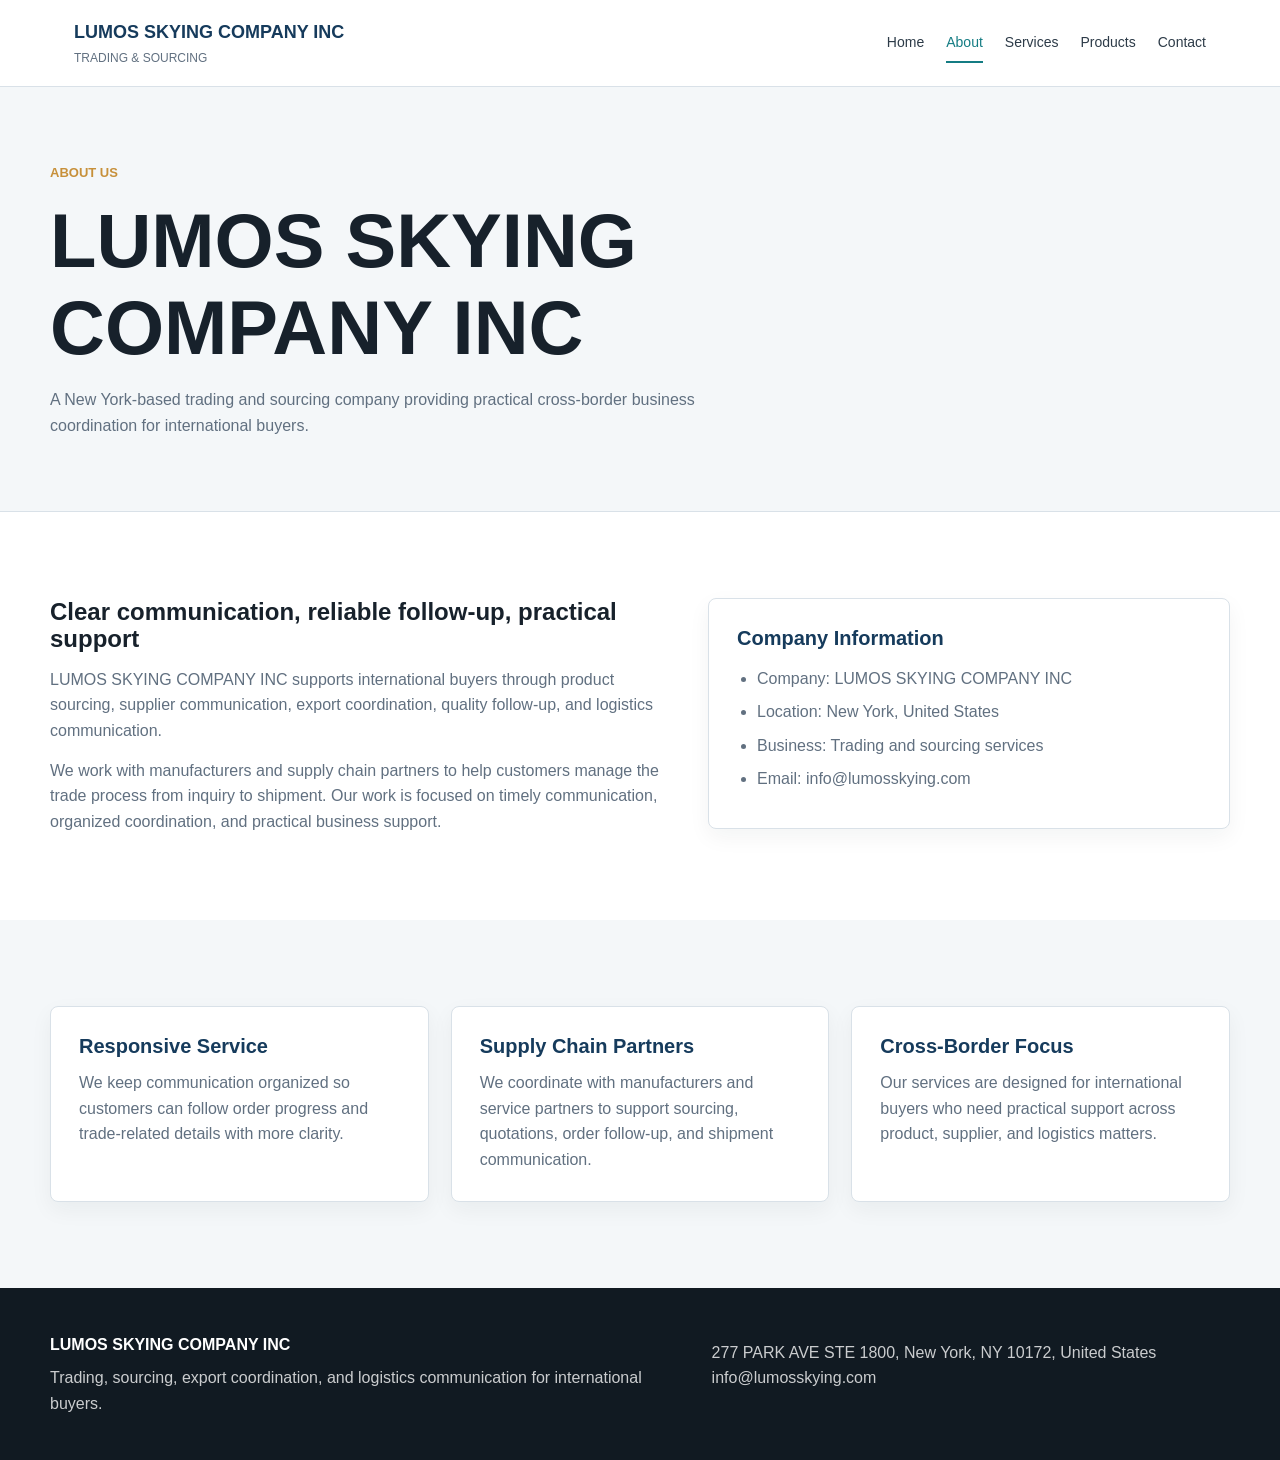
==== about.html @ 014ccb70 "Add Lumos Skying static website" ====
<!doctype html>
<html lang="en">
<head>
  <meta charset="utf-8">
  <meta name="viewport" content="width=device-width, initial-scale=1">
  <title>About | LUMOS SKYING COMPANY INC</title>
  <meta name="description" content="Learn about LUMOS SKYING COMPANY INC, a New York trading and sourcing company supporting international buyers.">
  <link rel="stylesheet" href="styles.css">
</head>
<body>
  <header class="site-header">
    <nav class="nav" aria-label="Primary navigation">
      <a class="brand" href="index.html">
        <span class="brand-mark">LUMOS SKYING COMPANY INC</span>
        <span class="brand-sub">Trading & Sourcing</span>
      </a>
      <div class="nav-links">
        <a href="index.html">Home</a>
        <a class="active" href="about.html">About</a>
        <a href="services.html">Services</a>
        <a href="products.html">Products</a>
        <a href="contact.html">Contact</a>
      </div>
    </nav>
  </header>

  <main>
    <section class="page-title">
      <div class="section-inner">
        <span class="eyebrow">About Us</span>
        <h1>LUMOS SKYING COMPANY INC</h1>
        <p>A New York-based trading and sourcing company providing practical cross-border business coordination for international buyers.</p>
      </div>
    </section>

    <section class="section">
      <div class="section-inner split">
        <div class="text-block">
          <h2>Clear communication, reliable follow-up, practical support</h2>
          <p>LUMOS SKYING COMPANY INC supports international buyers through product sourcing, supplier communication, export coordination, quality follow-up, and logistics communication.</p>
          <p>We work with manufacturers and supply chain partners to help customers manage the trade process from inquiry to shipment. Our work is focused on timely communication, organized coordination, and practical business support.</p>
        </div>
        <div class="card">
          <h3>Company Information</h3>
          <ul class="list">
            <li>Company: LUMOS SKYING COMPANY INC</li>
            <li>Location: New York, United States</li>
            <li>Business: Trading and sourcing services</li>
            <li>Email: info@lumosskying.com</li>
          </ul>
        </div>
      </div>
    </section>

    <section class="section alt">
      <div class="section-inner">
        <div class="grid three">
          <article class="card">
            <h3>Responsive Service</h3>
            <p>We keep communication organized so customers can follow order progress and trade-related details with more clarity.</p>
          </article>
          <article class="card">
            <h3>Supply Chain Partners</h3>
            <p>We coordinate with manufacturers and service partners to support sourcing, quotations, order follow-up, and shipment communication.</p>
          </article>
          <article class="card">
            <h3>Cross-Border Focus</h3>
            <p>Our services are designed for international buyers who need practical support across product, supplier, and logistics matters.</p>
          </article>
        </div>
      </div>
    </section>
  </main>

  <footer class="site-footer">
    <div class="section-inner footer-grid">
      <div>
        <strong>LUMOS SKYING COMPANY INC</strong>
        <p>Trading, sourcing, export coordination, and logistics communication for international buyers.</p>
      </div>
      <p>277 PARK AVE STE 1800, New York, NY 10172, United States<br>info@lumosskying.com</p>
    </div>
  </footer>
</body>
</html>
---- styles.css ----
:root {
  --ink: #17212b;
  --muted: #617080;
  --line: #d9e1e8;
  --paper: #ffffff;
  --soft: #f4f7f9;
  --navy: #163b5c;
  --teal: #147c83;
  --gold: #c7903a;
  --shadow: 0 16px 40px rgba(23, 33, 43, 0.12);
}

* {
  box-sizing: border-box;
}

body {
  margin: 0;
  color: var(--ink);
  background: var(--paper);
  font-family: Arial, Helvetica, sans-serif;
  line-height: 1.6;
}

a {
  color: inherit;
  text-decoration: none;
}

.site-header {
  position: sticky;
  top: 0;
  z-index: 10;
  background: rgba(255, 255, 255, 0.96);
  border-bottom: 1px solid var(--line);
}

.nav {
  max-width: 1180px;
  margin: 0 auto;
  padding: 18px 24px;
  display: flex;
  align-items: center;
  justify-content: space-between;
  gap: 28px;
}

.brand {
  display: grid;
  gap: 2px;
}

.brand-mark {
  color: var(--navy);
  font-size: 18px;
  font-weight: 700;
  letter-spacing: 0;
}

.brand-sub {
  color: var(--muted);
  font-size: 12px;
  text-transform: uppercase;
}

.nav-links {
  display: flex;
  align-items: center;
  gap: 22px;
  color: #2d3b48;
  font-size: 14px;
}

.nav-links a {
  padding: 8px 0;
  border-bottom: 2px solid transparent;
}

.nav-links a:hover,
.nav-links a.active {
  color: var(--teal);
  border-bottom-color: var(--teal);
}

.button {
  display: inline-flex;
  align-items: center;
  justify-content: center;
  min-height: 44px;
  padding: 11px 18px;
  border: 1px solid var(--teal);
  background: var(--teal);
  color: #fff;
  font-weight: 700;
  font-size: 14px;
}

.button.secondary {
  background: transparent;
  color: var(--navy);
  border-color: var(--line);
}

.hero {
  min-height: 620px;
  display: grid;
  align-items: end;
  background:
    linear-gradient(90deg, rgba(10, 24, 36, 0.84), rgba(10, 24, 36, 0.48) 44%, rgba(10, 24, 36, 0.10)),
    url("assets/hero-trade.png") center / cover no-repeat;
  color: #fff;
}

.hero-inner,
.section-inner {
  width: min(1180px, calc(100% - 48px));
  margin: 0 auto;
}

.hero-inner {
  padding: 110px 0 76px;
}

.eyebrow {
  color: var(--gold);
  font-size: 13px;
  font-weight: 700;
  text-transform: uppercase;
  letter-spacing: 0;
}

h1,
h2,
h3 {
  margin: 0;
  line-height: 1.15;
}

h1 {
  max-width: 760px;
  margin-top: 12px;
  font-size: clamp(42px, 7vw, 76px);
}

.hero p {
  max-width: 670px;
  margin: 22px 0 0;
  color: rgba(255, 255, 255, 0.88);
  font-size: 19px;
}

.hero-actions {
  margin-top: 34px;
  display: flex;
  flex-wrap: wrap;
  gap: 14px;
}

.section {
  padding: 86px 0;
}

.section.alt {
  background: var(--soft);
}

.section-head {
  max-width: 760px;
  margin-bottom: 36px;
}

.section-head p,
.text-block p {
  color: var(--muted);
  margin: 14px 0 0;
}

.grid {
  display: grid;
  gap: 22px;
}

.grid.three {
  grid-template-columns: repeat(3, minmax(0, 1fr));
}

.grid.two {
  grid-template-columns: repeat(2, minmax(0, 1fr));
}

.card {
  background: #fff;
  border: 1px solid var(--line);
  border-radius: 8px;
  padding: 28px;
  box-shadow: 0 8px 22px rgba(23, 33, 43, 0.05);
}

.card h3 {
  font-size: 20px;
  color: var(--navy);
}

.card p {
  color: var(--muted);
  margin: 12px 0 0;
}

.list {
  margin: 16px 0 0;
  padding-left: 20px;
  color: var(--muted);
}

.list li {
  margin: 8px 0;
}

.split {
  display: grid;
  grid-template-columns: 1fr 0.85fr;
  gap: 44px;
  align-items: start;
}

.fact-panel {
  background: var(--navy);
  color: #fff;
  border-radius: 8px;
  padding: 34px;
  box-shadow: var(--shadow);
}

.fact-panel p {
  margin: 12px 0 0;
  color: rgba(255, 255, 255, 0.78);
}

.contact-box {
  display: grid;
  gap: 14px;
}

.contact-item {
  padding: 18px 0;
  border-bottom: 1px solid var(--line);
}

.contact-item strong {
  display: block;
  color: var(--navy);
}

.contact-item span {
  display: block;
  color: var(--muted);
  margin-top: 4px;
}

.page-title {
  background: var(--soft);
  border-bottom: 1px solid var(--line);
}

.page-title .section-inner {
  padding: 72px 0;
}

.page-title p {
  max-width: 720px;
  color: var(--muted);
  margin: 16px 0 0;
}

.site-footer {
  background: #111a22;
  color: rgba(255, 255, 255, 0.78);
  padding: 44px 0;
}

.footer-grid {
  display: grid;
  grid-template-columns: 1.1fr 0.9fr;
  gap: 28px;
  align-items: start;
}

.site-footer strong {
  color: #fff;
}

.site-footer p {
  margin: 8px 0 0;
}

@media (max-width: 820px) {
  .nav {
    align-items: flex-start;
    flex-direction: column;
  }

  .nav-links {
    flex-wrap: wrap;
    gap: 12px 18px;
  }

  .hero {
    min-height: 560px;
  }

  .hero-inner,
  .section-inner {
    width: min(100% - 32px, 1180px);
  }

  .section {
    padding: 62px 0;
  }

  .grid.three,
  .grid.two,
  .split,
  .footer-grid {
    grid-template-columns: 1fr;
  }
}
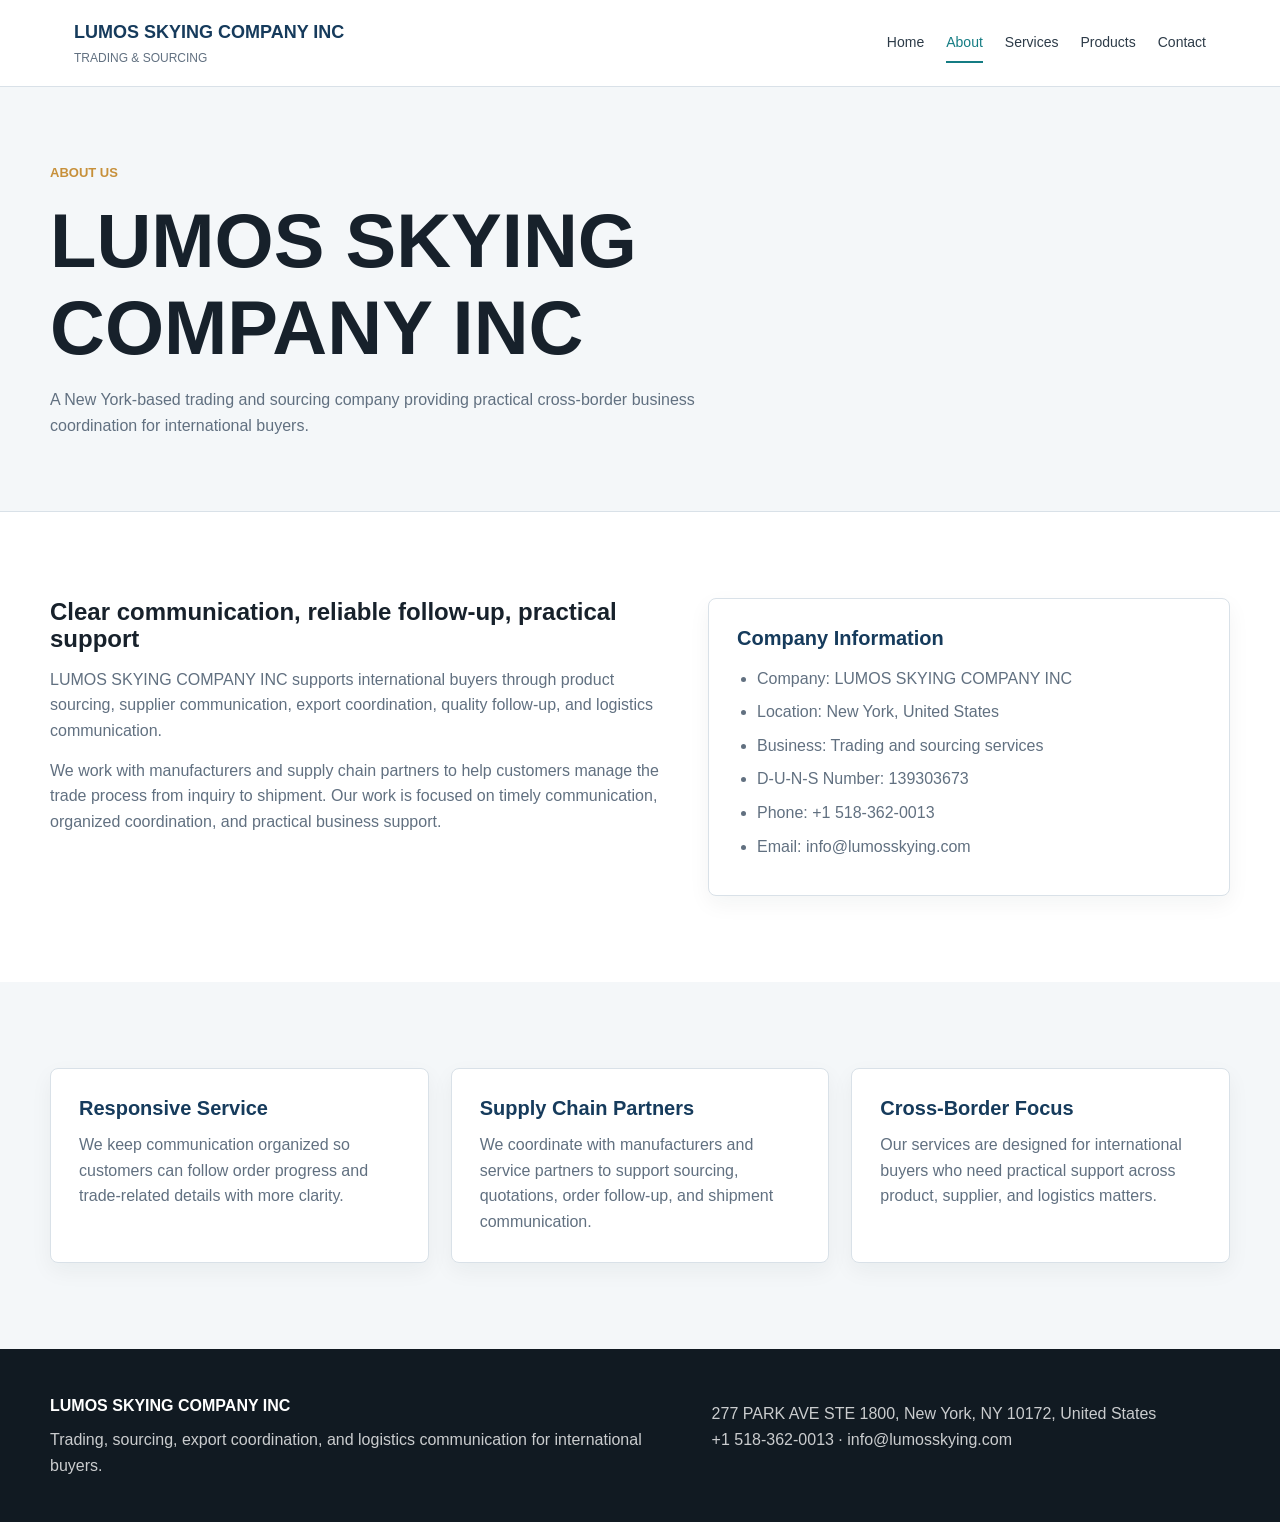
==== commit 6e9e8922: "Add verified company contact details" ====
--- a/about.html
+++ b/about.html
@@ -46,6 +46,8 @@
             <li>Company: LUMOS SKYING COMPANY INC</li>
             <li>Location: New York, United States</li>
             <li>Business: Trading and sourcing services</li>
+            <li>D-U-N-S Number: 139303673</li>
+            <li>Phone: <a href="tel:+15183620013">+1 518-362-0013</a></li>
             <li>Email: info@lumosskying.com</li>
           </ul>
         </div>
@@ -78,7 +80,7 @@
         <strong>LUMOS SKYING COMPANY INC</strong>
         <p>Trading, sourcing, export coordination, and logistics communication for international buyers.</p>
       </div>
-      <p>277 PARK AVE STE 1800, New York, NY 10172, United States<br>info@lumosskying.com</p>
+      <p>277 PARK AVE STE 1800, New York, NY 10172, United States<br><a href="tel:+15183620013">+1 518-362-0013</a> &middot; <a href="mailto:info@lumosskying.com">info@lumosskying.com</a></p>
     </div>
   </footer>
 </body>
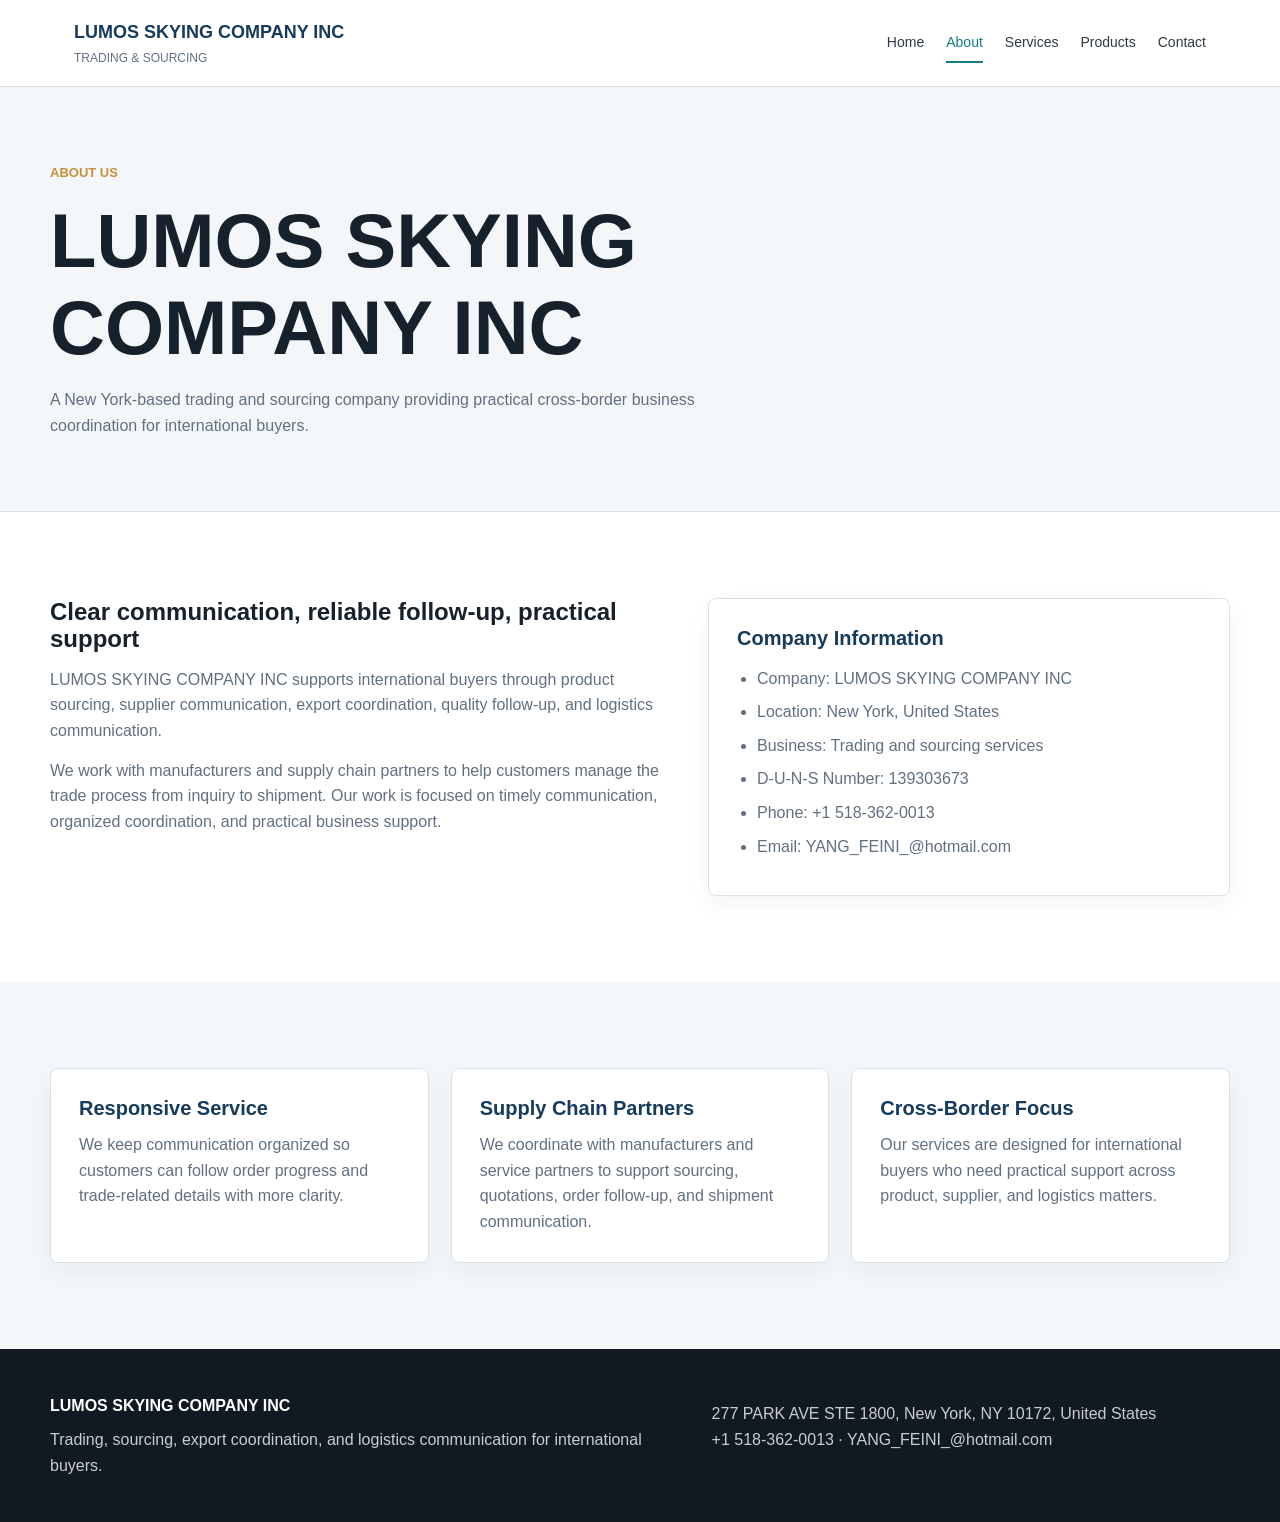
==== commit 4933fbcb: "Update company contact email" ====
--- a/about.html
+++ b/about.html
@@ -48,7 +48,7 @@
             <li>Business: Trading and sourcing services</li>
             <li>D-U-N-S Number: 139303673</li>
             <li>Phone: <a href="tel:+15183620013">+1 518-362-0013</a></li>
-            <li>Email: info@lumosskying.com</li>
+            <li>Email: <a href="mailto:YANG_FEINI_@hotmail.com">YANG_FEINI_@hotmail.com</a></li>
           </ul>
         </div>
       </div>
@@ -80,7 +80,7 @@
         <strong>LUMOS SKYING COMPANY INC</strong>
         <p>Trading, sourcing, export coordination, and logistics communication for international buyers.</p>
       </div>
-      <p>277 PARK AVE STE 1800, New York, NY 10172, United States<br><a href="tel:+15183620013">+1 518-362-0013</a> &middot; <a href="mailto:info@lumosskying.com">info@lumosskying.com</a></p>
+      <p>277 PARK AVE STE 1800, New York, NY 10172, United States<br><a href="tel:+15183620013">+1 518-362-0013</a> &middot; <a href="mailto:YANG_FEINI_@hotmail.com">YANG_FEINI_@hotmail.com</a></p>
     </div>
   </footer>
 </body>
